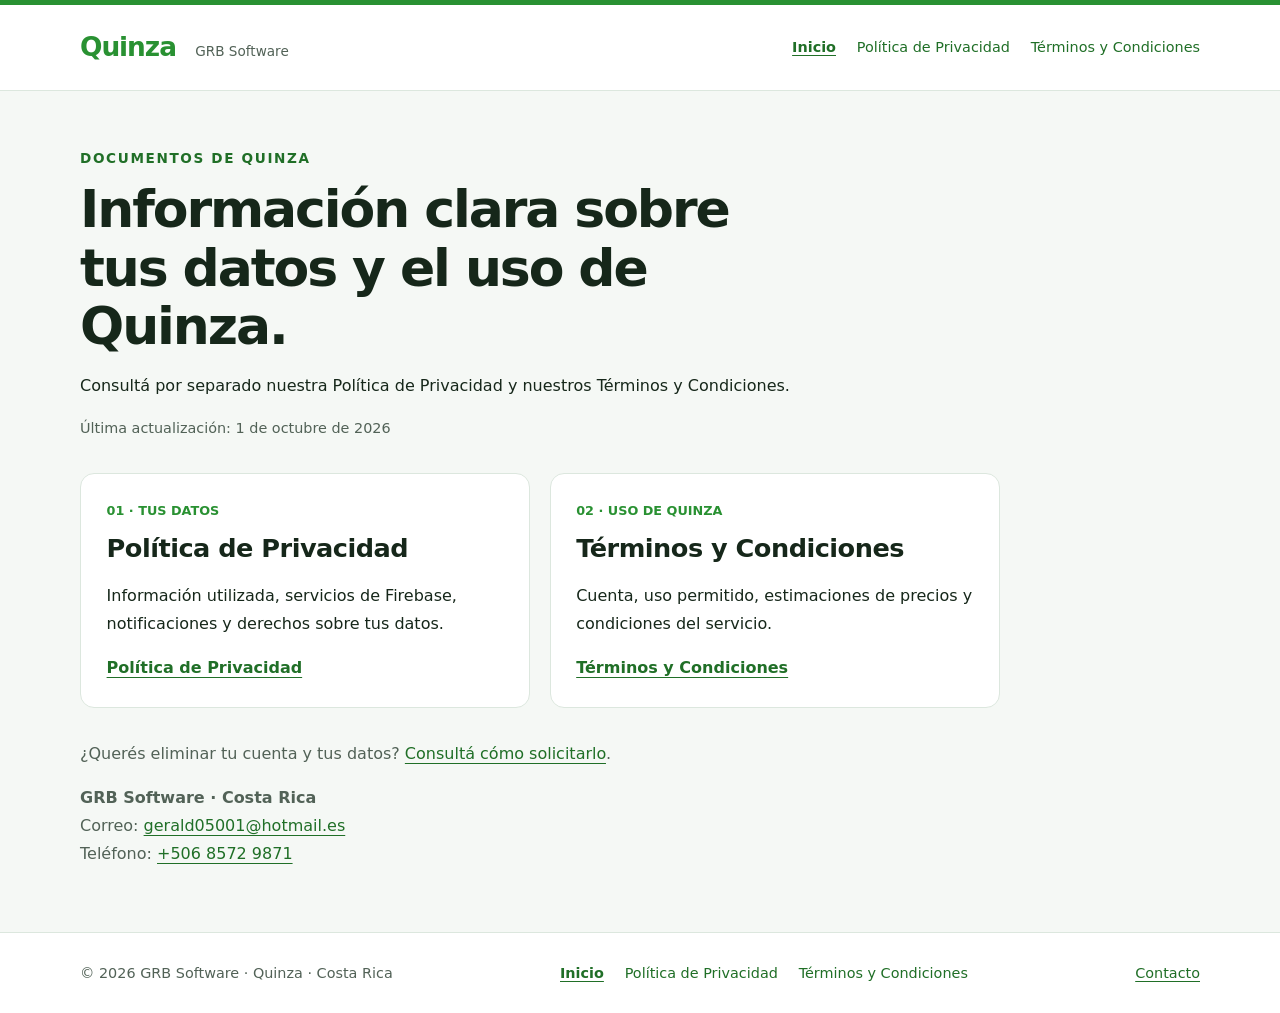
==== index.html @ d3359bc5 "Update#1.0.0" ====
<!doctype html><html lang="es"><head><meta charset="utf-8"><meta name="viewport" content="width=device-width, initial-scale=1"><meta name="theme-color" content="#299132"><meta name="description" content="Política de Privacidad y Términos y Condiciones de Quinza, de GRB Software."><title>Quinza · Información legal</title><link rel="stylesheet" href="styles.css"></head><body><a class="skip" href="#contenido">Saltar al contenido</a><header><div class="bar"><a class="brand" href="index.html">Quinza <small>GRB Software</small></a><nav aria-label="Navegación principal"><a href="index.html" aria-current="page">Inicio</a><a href="privacy.html">Política de Privacidad</a><a href="terms.html">Términos y Condiciones</a></nav></div></header><main id="contenido"><div class="home-intro"><div class="eyebrow">Documentos de Quinza</div><h1>Información clara sobre tus datos y el uso de Quinza.</h1><p>Consultá por separado nuestra Política de Privacidad y nuestros Términos y Condiciones.</p><p class="date">Última actualización: <time datetime="2026-10-01">1 de octubre de 2026</time></p></div><div class="cards"><div class="card"><span class="number">01 · TUS DATOS</span><h2>Política de Privacidad</h2><p>Información utilizada, servicios de Firebase, notificaciones y derechos sobre tus datos.</p><a href="privacy.html">Política de Privacidad</a></div><div class="card"><span class="number">02 · USO DE QUINZA</span><h2>Términos y Condiciones</h2><p>Cuenta, uso permitido, estimaciones de precios y condiciones del servicio.</p><a href="terms.html">Términos y Condiciones</a></div></div><div class="contact-home"><p>¿Querés eliminar tu cuenta y tus datos? <a href="privacy.html#eliminacion">Consultá cómo solicitarlo</a>.</p><p><strong>GRB Software · Costa Rica</strong><br>Correo: <a href="mailto:gerald05001@hotmail.es">gerald05001@hotmail.es</a><br>Teléfono: <a href="tel:+50685729871">+506 8572 9871</a></p></div></main><footer><div class="footer-inner"><span>© 2026 GRB Software · Quinza · Costa Rica</span><nav aria-label="Navegación del pie"><a href="index.html" aria-current="page">Inicio</a><a href="privacy.html">Política de Privacidad</a><a href="terms.html">Términos y Condiciones</a></nav><a href="mailto:gerald05001@hotmail.es">Contacto</a></div></footer></body></html>
---- styles.css ----
/* Quinza — diseño compartido */
:root{--brand:#299132;--ink:#16271a;--muted:#526257;--line:#dce7de;--bg:#f5f8f5;--soft:#eaf5ec}*{box-sizing:border-box}html{scroll-behavior:smooth;scroll-padding-top:2rem}body{margin:0;background:var(--bg);color:var(--ink);font:1rem/1.75 system-ui,-apple-system,BlinkMacSystemFont,"Segoe UI",sans-serif}a{color:#206f27;text-underline-offset:.22em}a:hover{text-decoration-thickness:2px}a:focus-visible,summary:focus-visible{outline:3px solid var(--brand);outline-offset:5px}header{background:#fff;border-top:5px solid var(--brand);border-bottom:1px solid var(--line)}.bar{max-width:1160px;margin:auto;padding:1.2rem 1.25rem;display:flex;gap:1rem;align-items:center;justify-content:space-between;flex-wrap:wrap}.brand{font-weight:800;font-size:1.65rem;text-decoration:none;color:var(--brand);letter-spacing:-.04em}.brand small{color:var(--muted);font-size:.85rem;letter-spacing:0;font-weight:500;margin-left:.7rem}nav{display:flex;gap:.4rem 1.3rem;flex-wrap:wrap}nav a{font-size:.9rem;text-decoration:none}nav a[aria-current=page]{font-weight:700;text-decoration:underline}main{max-width:1160px;margin:auto;padding:2rem 1.25rem 4rem}.intro{max-width:830px;margin-bottom:2rem}.eyebrow{font-size:.85rem;color:#206f27;text-transform:uppercase;letter-spacing:.12em;font-weight:750}h1{font-size:clamp(2rem,5vw,3.25rem);line-height:1.13;letter-spacing:-.04em;margin:.6rem 0 1rem;font-weight:750}h2{font-size:1.35rem;line-height:1.35;letter-spacing:-.02em;margin:0 0 1rem}.date{font-size:.9rem;color:var(--muted)}.layout{display:grid;gap:1.5rem}aside details{background:#fff;border:1px solid var(--line);border-radius:12px;padding:1rem 1.2rem}summary{cursor:pointer;font-weight:700}aside ol{padding-left:1.35rem;margin-bottom:0}aside li{font-size:.9rem;margin:.45rem 0}aside a{text-decoration:none}article{background:#fff;border:1px solid var(--line);border-radius:14px;padding:1.5rem;min-width:0}section{padding:0 0 2rem;margin-bottom:2rem;border-bottom:1px solid var(--line);scroll-margin-top:2rem}section:last-child{border:0;padding:0;margin:0}p{margin:0 0 1rem}p:last-child{margin-bottom:0}ul,ol{padding-left:1.4rem}li{margin-bottom:.55rem}a{overflow-wrap:anywhere}.number{display:block;font-size:.8rem;color:var(--brand);font-weight:750;margin-bottom:.55rem}.callout{border-left:4px solid var(--brand);background:var(--soft);padding:1rem 1.2rem;border-radius:0 8px 8px 0;margin-bottom:1rem}.cards{display:grid;gap:1.2rem;max-width:920px;margin-top:2rem}.card{padding:1.6rem;background:#fff;border:1px solid var(--line);border-radius:14px}.card h2{font-size:1.6rem}.card a{font-weight:700}.home-intro{max-width:730px}.contact-home{margin-top:2rem;color:var(--muted)}footer{border-top:1px solid var(--line);background:#fff}.footer-inner{max-width:1160px;margin:auto;padding:1.7rem 1.25rem;display:flex;justify-content:space-between;gap:1rem;flex-wrap:wrap;font-size:.9rem;color:var(--muted)}.skip{position:absolute;left:1rem;top:-100px;background:#fff;padding:.8rem;z-index:10}.skip:focus{top:1rem}@media(min-width:900px){main{padding-top:3.5rem}.layout{grid-template-columns:260px minmax(0,1fr);gap:2.2rem}aside details{position:sticky;top:1.5rem}article{padding:2.6rem}.cards{grid-template-columns:1fr 1fr}}@media(prefers-reduced-motion:reduce){html{scroll-behavior:auto}}@media print{header,aside,footer,.skip{display:none}body{background:#fff}main{padding:0}.layout{display:block}article{border:0;padding:0}section{break-inside:avoid}h1{font-size:25pt}a{color:inherit}}
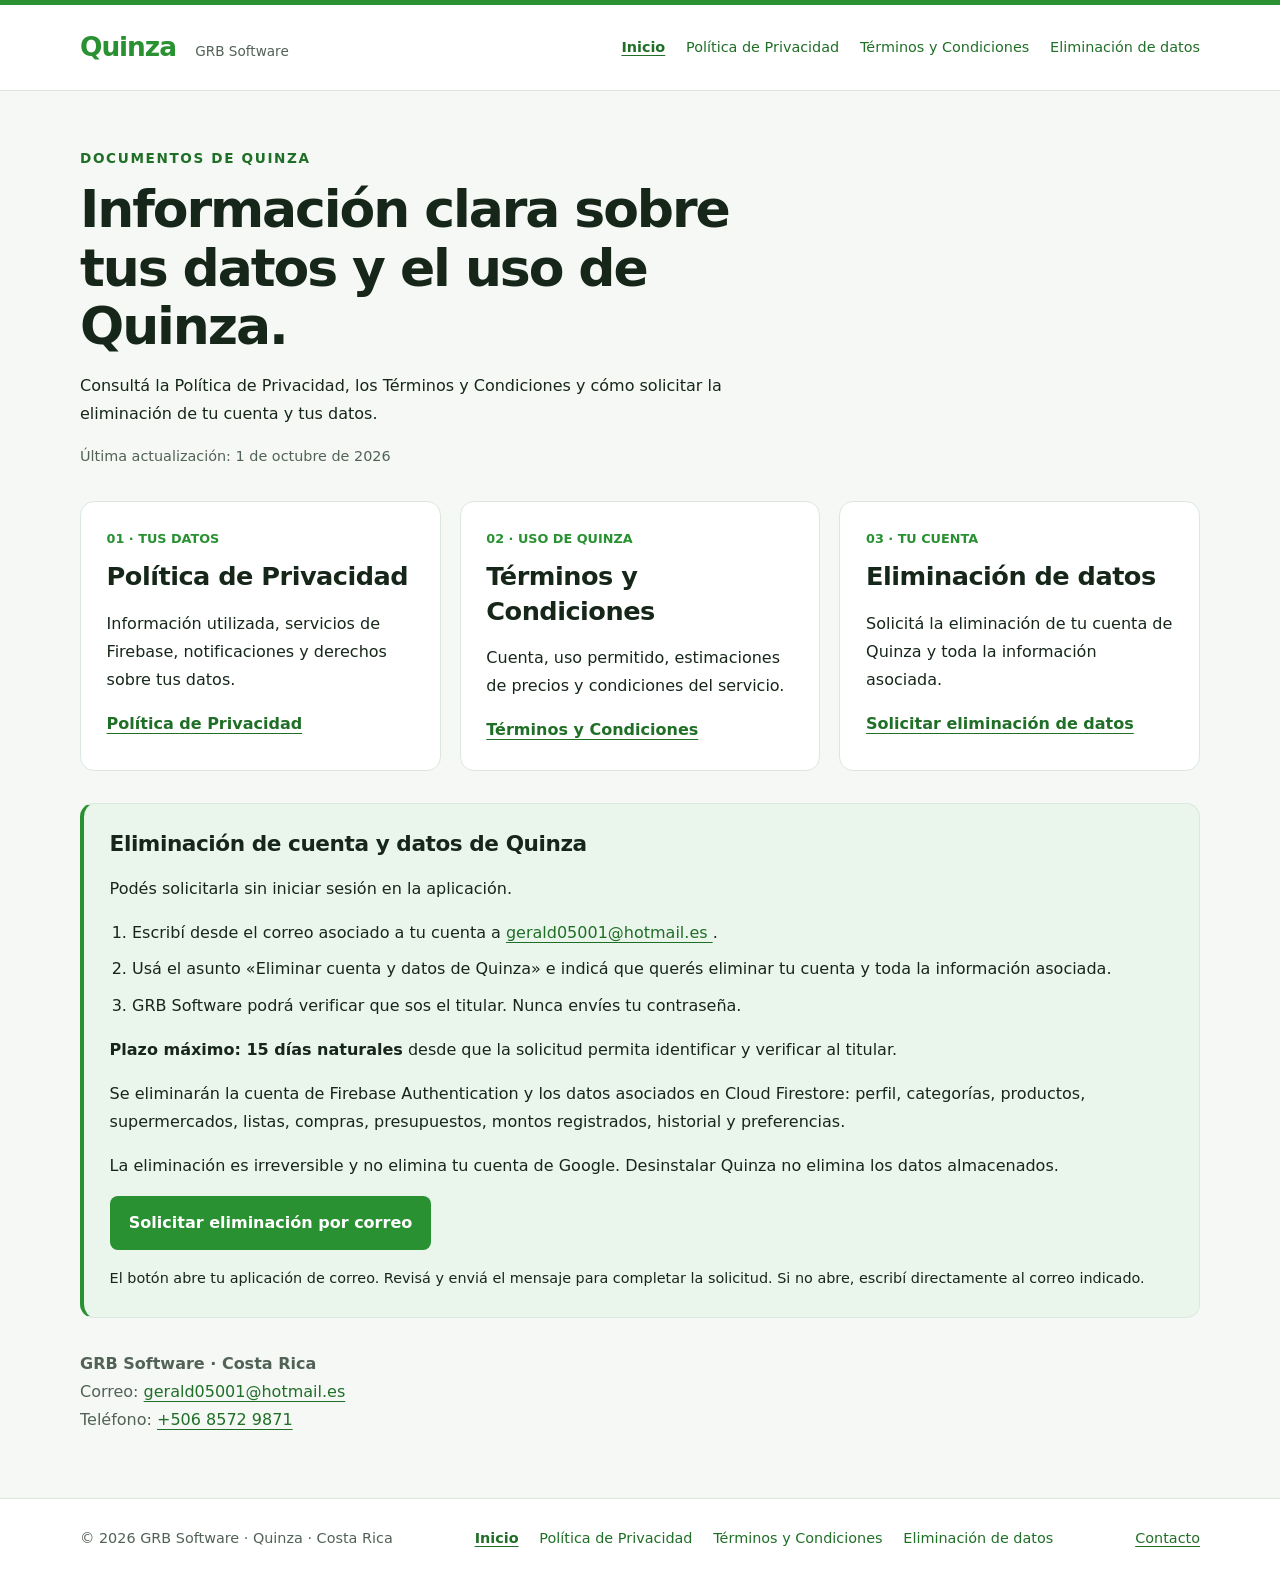
==== commit 4e088207: "Update#1.1.0" ====
--- a/index.html
+++ b/index.html
@@ -1 +1,163 @@
-<!doctype html><html lang="es"><head><meta charset="utf-8"><meta name="viewport" content="width=device-width, initial-scale=1"><meta name="theme-color" content="#299132"><meta name="description" content="Política de Privacidad y Términos y Condiciones de Quinza, de GRB Software."><title>Quinza · Información legal</title><link rel="stylesheet" href="styles.css"></head><body><a class="skip" href="#contenido">Saltar al contenido</a><header><div class="bar"><a class="brand" href="index.html">Quinza <small>GRB Software</small></a><nav aria-label="Navegación principal"><a href="index.html" aria-current="page">Inicio</a><a href="privacy.html">Política de Privacidad</a><a href="terms.html">Términos y Condiciones</a></nav></div></header><main id="contenido"><div class="home-intro"><div class="eyebrow">Documentos de Quinza</div><h1>Información clara sobre tus datos y el uso de Quinza.</h1><p>Consultá por separado nuestra Política de Privacidad y nuestros Términos y Condiciones.</p><p class="date">Última actualización: <time datetime="2026-10-01">1 de octubre de 2026</time></p></div><div class="cards"><div class="card"><span class="number">01 · TUS DATOS</span><h2>Política de Privacidad</h2><p>Información utilizada, servicios de Firebase, notificaciones y derechos sobre tus datos.</p><a href="privacy.html">Política de Privacidad</a></div><div class="card"><span class="number">02 · USO DE QUINZA</span><h2>Términos y Condiciones</h2><p>Cuenta, uso permitido, estimaciones de precios y condiciones del servicio.</p><a href="terms.html">Términos y Condiciones</a></div></div><div class="contact-home"><p>¿Querés eliminar tu cuenta y tus datos? <a href="privacy.html#eliminacion">Consultá cómo solicitarlo</a>.</p><p><strong>GRB Software · Costa Rica</strong><br>Correo: <a href="mailto:gerald05001@hotmail.es">gerald05001@hotmail.es</a><br>Teléfono: <a href="tel:+50685729871">+506 8572 9871</a></p></div></main><footer><div class="footer-inner"><span>© 2026 GRB Software · Quinza · Costa Rica</span><nav aria-label="Navegación del pie"><a href="index.html" aria-current="page">Inicio</a><a href="privacy.html">Política de Privacidad</a><a href="terms.html">Términos y Condiciones</a></nav><a href="mailto:gerald05001@hotmail.es">Contacto</a></div></footer></body></html>+<!DOCTYPE html>
+<html lang="es">
+<head>
+  <meta charset="UTF-8">
+  <meta name="viewport" content="width=device-width, initial-scale=1">
+  <meta name="theme-color" content="#299132">
+  <meta name="description" content="Documentos legales y eliminación de cuenta y datos de Quinza.">
+  <title>Quinza · Información legal</title>
+  <link rel="stylesheet" href="styles.css">
+</head>
+<body>
+  <a class="skip" href="#contenido">Saltar al contenido</a>
+
+  <header>
+    <div class="bar">
+      <a class="brand" href="index.html">
+        Quinza <small>GRB Software</small>
+      </a>
+
+      <nav aria-label="Navegación principal">
+        <a href="index.html" aria-current="page">Inicio</a>
+        <a href="privacy.html">Política de Privacidad</a>
+        <a href="terms.html">Términos y Condiciones</a>
+        <a href="#eliminacion">Eliminación de datos</a>
+      </nav>
+    </div>
+  </header>
+
+  <main id="contenido">
+    <div class="home-intro">
+      <div class="eyebrow">Documentos de Quinza</div>
+      <h1>Información clara sobre tus datos y el uso de Quinza.</h1>
+      <p>
+        Consultá la Política de Privacidad, los Términos y Condiciones
+        y cómo solicitar la eliminación de tu cuenta y tus datos.
+      </p>
+      <p class="date">
+        Última actualización:
+        <time datetime="2026-10-01">1 de octubre de 2026</time>
+      </p>
+    </div>
+
+    <div class="cards">
+      <div class="card">
+        <span class="number">01 · TUS DATOS</span>
+        <h2>Política de Privacidad</h2>
+        <p>
+          Información utilizada, servicios de Firebase,
+          notificaciones y derechos sobre tus datos.
+        </p>
+        <a href="privacy.html">Política de Privacidad</a>
+      </div>
+
+      <div class="card">
+        <span class="number">02 · USO DE QUINZA</span>
+        <h2>Términos y Condiciones</h2>
+        <p>
+          Cuenta, uso permitido, estimaciones de precios
+          y condiciones del servicio.
+        </p>
+        <a href="terms.html">Términos y Condiciones</a>
+      </div>
+
+      <div class="card">
+        <span class="number">03 · TU CUENTA</span>
+        <h2>Eliminación de datos</h2>
+        <p>
+          Solicitá la eliminación de tu cuenta de Quinza
+          y toda la información asociada.
+        </p>
+        <a href="#eliminacion">Solicitar eliminación de datos</a>
+      </div>
+    </div>
+
+    <section
+      class="deletion-panel"
+      id="eliminacion"
+      aria-labelledby="deletion-title"
+    >
+      <h2 id="deletion-title">
+        Eliminación de cuenta y datos de Quinza
+      </h2>
+
+      <p>Podés solicitarla sin iniciar sesión en la aplicación.</p>
+
+      <ol>
+        <li>
+          Escribí desde el correo asociado a tu cuenta a
+          <a href="mailto:gerald05001@hotmail.es">
+            gerald05001@hotmail.es
+          </a>.
+        </li>
+        <li>
+          Usá el asunto «Eliminar cuenta y datos de Quinza»
+          e indicá que querés eliminar tu cuenta y toda
+          la información asociada.
+        </li>
+        <li>
+          GRB Software podrá verificar que sos el titular.
+          Nunca envíes tu contraseña.
+        </li>
+      </ol>
+
+      <p>
+        <strong>Plazo máximo: 15 días naturales</strong>
+        desde que la solicitud permita identificar y verificar al titular.
+      </p>
+
+      <p>
+        Se eliminarán la cuenta de Firebase Authentication y los datos
+        asociados en Cloud Firestore: perfil, categorías, productos,
+        supermercados, listas, compras, presupuestos, montos registrados,
+        historial y preferencias.
+      </p>
+
+      <p>
+        La eliminación es irreversible y no elimina tu cuenta de Google.
+        Desinstalar Quinza no elimina los datos almacenados.
+      </p>
+
+      <a
+        class="deletion-button"
+        href="mailto:gerald05001@hotmail.es?subject=Eliminar%20cuenta%20y%20datos%20de%20Quinza&amp;body=Solicito%20eliminar%20mi%20cuenta%20de%20Quinza%20y%20todos%20mis%20datos%20asociados.%0ACorreo%20de%20mi%20cuenta%3A%20"
+      >
+        Solicitar eliminación por correo
+      </a>
+
+      <p class="deletion-note">
+        El botón abre tu aplicación de correo. Revisá y enviá el mensaje
+        para completar la solicitud. Si no abre, escribí directamente
+        al correo indicado.
+      </p>
+    </section>
+
+    <div class="contact-home">
+      <p>
+        <strong>GRB Software · Costa Rica</strong><br>
+        Correo:
+        <a href="mailto:gerald05001@hotmail.es">
+          gerald05001@hotmail.es
+        </a><br>
+        Teléfono:
+        <a href="tel:+50685729871">+506 8572 9871</a>
+      </p>
+    </div>
+  </main>
+
+  <footer>
+    <div class="footer-inner">
+      <span>© 2026 GRB Software · Quinza · Costa Rica</span>
+
+      <nav aria-label="Navegación del pie">
+        <a href="index.html" aria-current="page">Inicio</a>
+        <a href="privacy.html">Política de Privacidad</a>
+        <a href="terms.html">Términos y Condiciones</a>
+        <a href="#eliminacion">Eliminación de datos</a>
+      </nav>
+
+      <a href="mailto:gerald05001@hotmail.es">Contacto</a>
+    </div>
+  </footer>
+</body>
+</html>
--- a/styles.css
+++ b/styles.css
@@ -1,2 +1,392 @@
 /* Quinza — diseño compartido */
-:root{--brand:#299132;--ink:#16271a;--muted:#526257;--line:#dce7de;--bg:#f5f8f5;--soft:#eaf5ec}*{box-sizing:border-box}html{scroll-behavior:smooth;scroll-padding-top:2rem}body{margin:0;background:var(--bg);color:var(--ink);font:1rem/1.75 system-ui,-apple-system,BlinkMacSystemFont,"Segoe UI",sans-serif}a{color:#206f27;text-underline-offset:.22em}a:hover{text-decoration-thickness:2px}a:focus-visible,summary:focus-visible{outline:3px solid var(--brand);outline-offset:5px}header{background:#fff;border-top:5px solid var(--brand);border-bottom:1px solid var(--line)}.bar{max-width:1160px;margin:auto;padding:1.2rem 1.25rem;display:flex;gap:1rem;align-items:center;justify-content:space-between;flex-wrap:wrap}.brand{font-weight:800;font-size:1.65rem;text-decoration:none;color:var(--brand);letter-spacing:-.04em}.brand small{color:var(--muted);font-size:.85rem;letter-spacing:0;font-weight:500;margin-left:.7rem}nav{display:flex;gap:.4rem 1.3rem;flex-wrap:wrap}nav a{font-size:.9rem;text-decoration:none}nav a[aria-current=page]{font-weight:700;text-decoration:underline}main{max-width:1160px;margin:auto;padding:2rem 1.25rem 4rem}.intro{max-width:830px;margin-bottom:2rem}.eyebrow{font-size:.85rem;color:#206f27;text-transform:uppercase;letter-spacing:.12em;font-weight:750}h1{font-size:clamp(2rem,5vw,3.25rem);line-height:1.13;letter-spacing:-.04em;margin:.6rem 0 1rem;font-weight:750}h2{font-size:1.35rem;line-height:1.35;letter-spacing:-.02em;margin:0 0 1rem}.date{font-size:.9rem;color:var(--muted)}.layout{display:grid;gap:1.5rem}aside details{background:#fff;border:1px solid var(--line);border-radius:12px;padding:1rem 1.2rem}summary{cursor:pointer;font-weight:700}aside ol{padding-left:1.35rem;margin-bottom:0}aside li{font-size:.9rem;margin:.45rem 0}aside a{text-decoration:none}article{background:#fff;border:1px solid var(--line);border-radius:14px;padding:1.5rem;min-width:0}section{padding:0 0 2rem;margin-bottom:2rem;border-bottom:1px solid var(--line);scroll-margin-top:2rem}section:last-child{border:0;padding:0;margin:0}p{margin:0 0 1rem}p:last-child{margin-bottom:0}ul,ol{padding-left:1.4rem}li{margin-bottom:.55rem}a{overflow-wrap:anywhere}.number{display:block;font-size:.8rem;color:var(--brand);font-weight:750;margin-bottom:.55rem}.callout{border-left:4px solid var(--brand);background:var(--soft);padding:1rem 1.2rem;border-radius:0 8px 8px 0;margin-bottom:1rem}.cards{display:grid;gap:1.2rem;max-width:920px;margin-top:2rem}.card{padding:1.6rem;background:#fff;border:1px solid var(--line);border-radius:14px}.card h2{font-size:1.6rem}.card a{font-weight:700}.home-intro{max-width:730px}.contact-home{margin-top:2rem;color:var(--muted)}footer{border-top:1px solid var(--line);background:#fff}.footer-inner{max-width:1160px;margin:auto;padding:1.7rem 1.25rem;display:flex;justify-content:space-between;gap:1rem;flex-wrap:wrap;font-size:.9rem;color:var(--muted)}.skip{position:absolute;left:1rem;top:-100px;background:#fff;padding:.8rem;z-index:10}.skip:focus{top:1rem}@media(min-width:900px){main{padding-top:3.5rem}.layout{grid-template-columns:260px minmax(0,1fr);gap:2.2rem}aside details{position:sticky;top:1.5rem}article{padding:2.6rem}.cards{grid-template-columns:1fr 1fr}}@media(prefers-reduced-motion:reduce){html{scroll-behavior:auto}}@media print{header,aside,footer,.skip{display:none}body{background:#fff}main{padding:0}.layout{display:block}article{border:0;padding:0}section{break-inside:avoid}h1{font-size:25pt}a{color:inherit}}
+:root {
+    --brand: #299132;
+    --ink: #16271a;
+    --muted: #526257;
+    --line: #dce7de;
+    --bg: #f5f8f5;
+    --soft: #eaf5ec
+}
+
+* {
+    box-sizing: border-box
+}
+
+html {
+    scroll-behavior: smooth;
+    scroll-padding-top: 2rem
+}
+
+body {
+    margin: 0;
+    background: var(--bg);
+    color: var(--ink);
+    font: 1rem/1.75 system-ui, -apple-system, BlinkMacSystemFont, "Segoe UI", sans-serif
+}
+
+a {
+    color: #206f27;
+    text-underline-offset: .22em
+}
+
+a:hover {
+    text-decoration-thickness: 2px
+}
+
+a:focus-visible,
+summary:focus-visible {
+    outline: 3px solid var(--brand);
+    outline-offset: 5px
+}
+
+header {
+    background: #fff;
+    border-top: 5px solid var(--brand);
+    border-bottom: 1px solid var(--line)
+}
+
+.bar {
+    max-width: 1160px;
+    margin: auto;
+    padding: 1.2rem 1.25rem;
+    display: flex;
+    gap: 1rem;
+    align-items: center;
+    justify-content: space-between;
+    flex-wrap: wrap
+}
+
+.brand {
+    font-weight: 800;
+    font-size: 1.65rem;
+    text-decoration: none;
+    color: var(--brand);
+    letter-spacing: -.04em
+}
+
+.brand small {
+    color: var(--muted);
+    font-size: .85rem;
+    letter-spacing: 0;
+    font-weight: 500;
+    margin-left: .7rem
+}
+
+nav {
+    display: flex;
+    gap: .4rem 1.3rem;
+    flex-wrap: wrap
+}
+
+nav a {
+    font-size: .9rem;
+    text-decoration: none
+}
+
+nav a[aria-current=page] {
+    font-weight: 700;
+    text-decoration: underline
+}
+
+main {
+    max-width: 1160px;
+    margin: auto;
+    padding: 2rem 1.25rem 4rem
+}
+
+.intro {
+    max-width: 830px;
+    margin-bottom: 2rem
+}
+
+.eyebrow {
+    font-size: .85rem;
+    color: #206f27;
+    text-transform: uppercase;
+    letter-spacing: .12em;
+    font-weight: 750
+}
+
+h1 {
+    font-size: clamp(2rem, 5vw, 3.25rem);
+    line-height: 1.13;
+    letter-spacing: -.04em;
+    margin: .6rem 0 1rem;
+    font-weight: 750
+}
+
+h2 {
+    font-size: 1.35rem;
+    line-height: 1.35;
+    letter-spacing: -.02em;
+    margin: 0 0 1rem
+}
+
+.date {
+    font-size: .9rem;
+    color: var(--muted)
+}
+
+.layout {
+    display: grid;
+    gap: 1.5rem
+}
+
+aside details {
+    background: #fff;
+    border: 1px solid var(--line);
+    border-radius: 12px;
+    padding: 1rem 1.2rem
+}
+
+summary {
+    cursor: pointer;
+    font-weight: 700
+}
+
+aside ol {
+    padding-left: 1.35rem;
+    margin-bottom: 0
+}
+
+aside li {
+    font-size: .9rem;
+    margin: .45rem 0
+}
+
+aside a {
+    text-decoration: none
+}
+
+article {
+    background: #fff;
+    border: 1px solid var(--line);
+    border-radius: 14px;
+    padding: 1.5rem;
+    min-width: 0
+}
+
+section {
+    padding: 0 0 2rem;
+    margin-bottom: 2rem;
+    border-bottom: 1px solid var(--line);
+    scroll-margin-top: 2rem
+}
+
+section:last-child {
+    border: 0;
+    padding: 0;
+    margin: 0
+}
+
+p {
+    margin: 0 0 1rem
+}
+
+p:last-child {
+    margin-bottom: 0
+}
+
+ul,
+ol {
+    padding-left: 1.4rem
+}
+
+li {
+    margin-bottom: .55rem
+}
+
+a {
+    overflow-wrap: anywhere
+}
+
+.number {
+    display: block;
+    font-size: .8rem;
+    color: var(--brand);
+    font-weight: 750;
+    margin-bottom: .55rem
+}
+
+.callout {
+    border-left: 4px solid var(--brand);
+    background: var(--soft);
+    padding: 1rem 1.2rem;
+    border-radius: 0 8px 8px 0;
+    margin-bottom: 1rem
+}
+
+.cards {
+    display: grid;
+    gap: 1.2rem;
+    max-width: 920px;
+    margin-top: 2rem
+}
+
+.card {
+    padding: 1.6rem;
+    background: #fff;
+    border: 1px solid var(--line);
+    border-radius: 14px
+}
+
+.card h2 {
+    font-size: 1.6rem
+}
+
+.card a {
+    font-weight: 700
+}
+
+.home-intro {
+    max-width: 730px
+}
+
+.contact-home {
+    margin-top: 2rem;
+    color: var(--muted)
+}
+
+footer {
+    border-top: 1px solid var(--line);
+    background: #fff
+}
+
+.footer-inner {
+    max-width: 1160px;
+    margin: auto;
+    padding: 1.7rem 1.25rem;
+    display: flex;
+    justify-content: space-between;
+    gap: 1rem;
+    flex-wrap: wrap;
+    font-size: .9rem;
+    color: var(--muted)
+}
+
+.skip {
+    position: absolute;
+    left: 1rem;
+    top: -100px;
+    background: #fff;
+    padding: .8rem;
+    z-index: 10
+}
+
+.skip:focus {
+    top: 1rem
+}
+
+@media(min-width:900px) {
+    main {
+        padding-top: 3.5rem
+    }
+
+    .layout {
+        grid-template-columns: 260px minmax(0, 1fr);
+        gap: 2.2rem
+    }
+
+    aside details {
+        position: sticky;
+        top: 1.5rem
+    }
+
+    article {
+        padding: 2.6rem
+    }
+
+    .cards {
+        grid-template-columns: 1fr 1fr
+    }
+}
+
+@media(prefers-reduced-motion:reduce) {
+    html {
+        scroll-behavior: auto
+    }
+}
+
+@media print {
+
+    header,
+    aside,
+    footer,
+    .skip {
+        display: none
+    }
+
+    body {
+        background: #fff
+    }
+
+    main {
+        padding: 0
+    }
+
+    .layout {
+        display: block
+    }
+
+    article {
+        border: 0;
+        padding: 0
+    }
+
+    section {
+        break-inside: avoid
+    }
+
+    h1 {
+        font-size: 25pt
+    }
+
+    a {
+        color: inherit
+    }
+}
+
+.cards {
+  max-width: 1160px;
+}
+
+.card {
+  min-width: 0;
+}
+
+.deletion-panel {
+  margin: 2rem 0 0;
+  padding: 1.6rem;
+  background: var(--soft);
+  border: 1px solid var(--line);
+  border-left: 4px solid var(--brand);
+  border-radius: 14px;
+  scroll-margin-top: 2rem;
+}
+
+.deletion-button {
+  display: inline-block;
+  max-width: 100%;
+  padding: 0.8rem 1.2rem;
+  border-radius: 8px;
+  background: #299132;
+  color: #fff;
+  font-weight: 700;
+  text-align: center;
+  text-decoration: none;
+}
+
+.deletion-button:hover {
+  background: #247d2b;
+}
+
+.deletion-note {
+  margin-top: 1rem;
+  font-size: 0.9rem;
+}
+
+@media (min-width: 1100px) {
+  .cards {
+    grid-template-columns: repeat(3, minmax(0, 1fr));
+  }
+}
